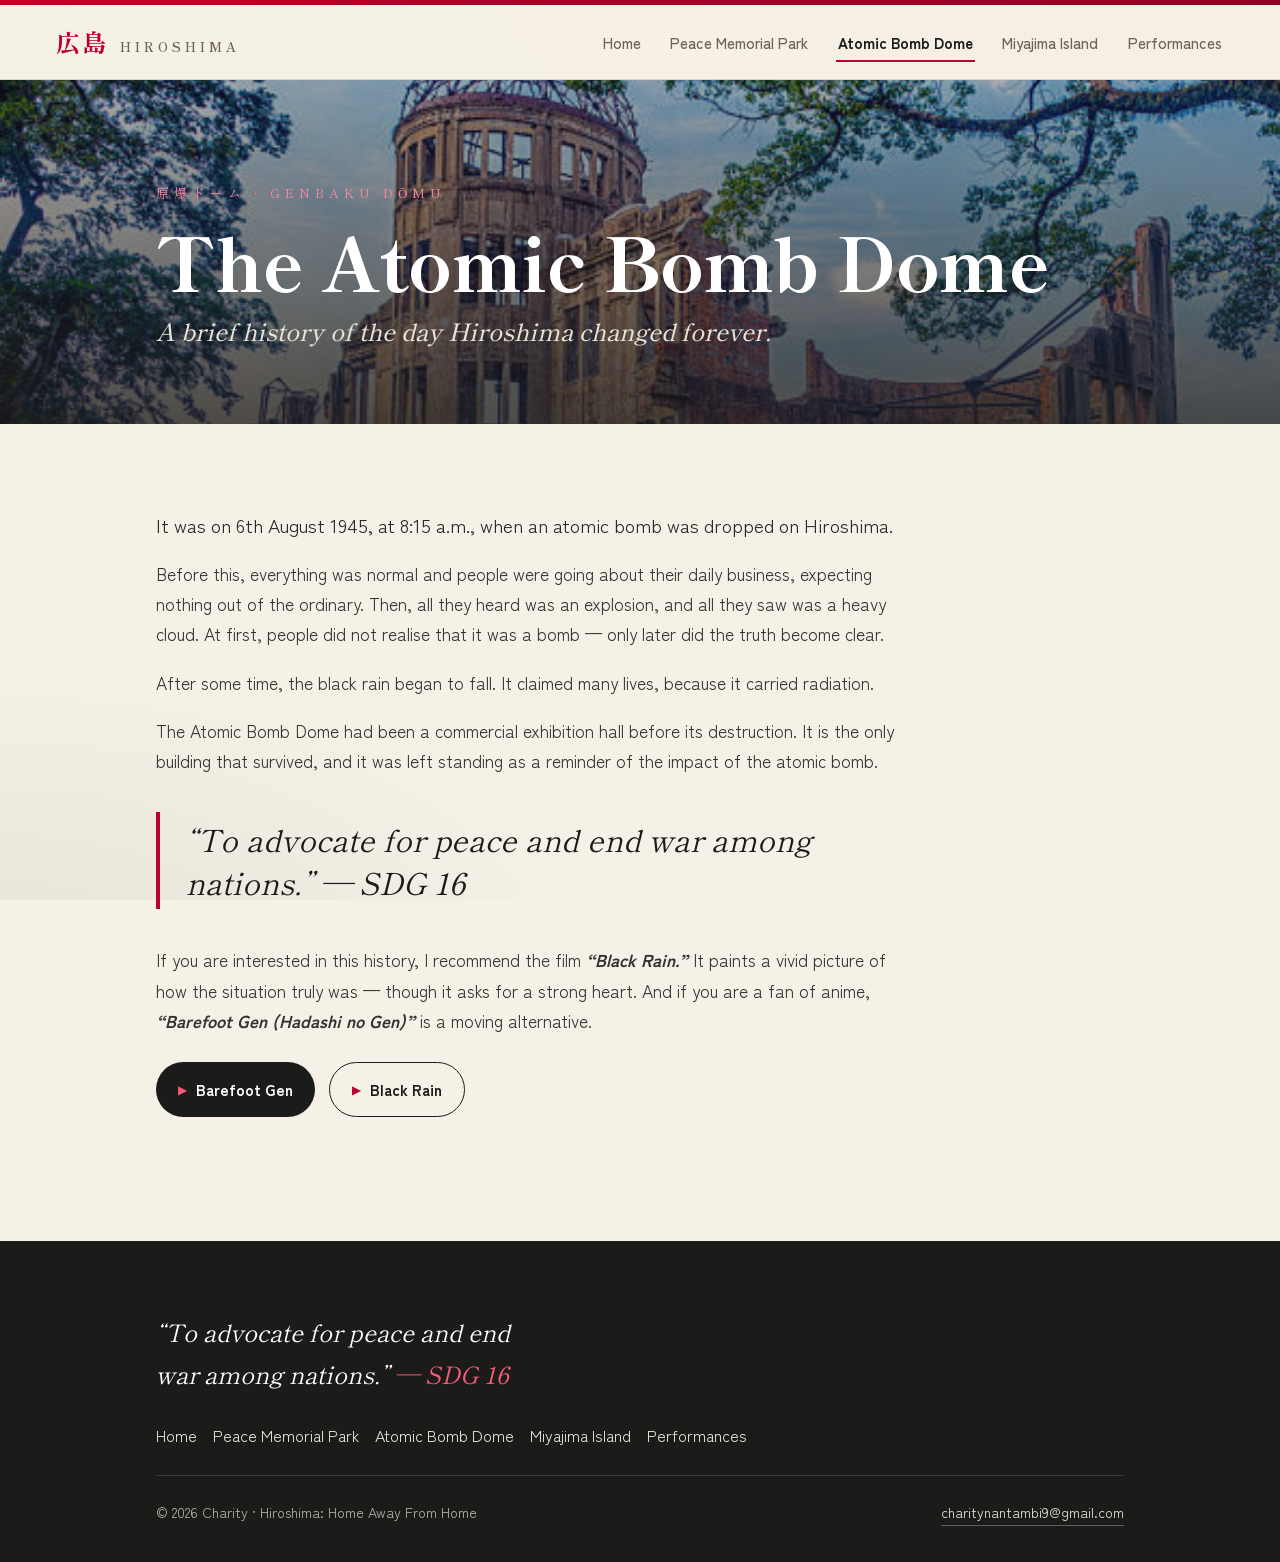
==== atomic_bomb.html @ c1c3b0ca "Add files via upload" ====
<!DOCTYPE html>
<html lang="en">
<head>
    <meta charset="UTF-8">
    <meta name="viewport" content="width=device-width, initial-scale=1.0">
    <meta name="description" content="The Atomic Bomb Dome — a brief history of 6 August 1945 in Hiroshima, the building that survived, and its message of peace (SDG 16).">
    <title>Atomic Bomb Dome — Hiroshima</title>
    <link rel="icon" href="data:image/svg+xml,%3Csvg xmlns='http://www.w3.org/2000/svg' viewBox='0 0 32 32'%3E%3Crect width='32' height='32' fill='%23f6f1e7'/%3E%3Ccircle cx='16' cy='16' r='9' fill='%23bc002d'/%3E%3C/svg%3E">
    <link rel="preconnect" href="https://fonts.googleapis.com">
    <link rel="preconnect" href="https://fonts.gstatic.com" crossorigin>
    <link href="https://fonts.googleapis.com/css2?family=Shippori+Mincho:wght@500;600;700;800&family=Zen+Kaku+Gothic+New:wght@400;500;700&display=swap" rel="stylesheet">
    <link rel="stylesheet" href="style.css">
</head>
<body>
    <div class="topbar"></div>

    <header class="site-header">
        <a class="brand" href="hiroshima.html" aria-label="Hiroshima — home">
            <span class="kanji" lang="ja">広島</span>
            <span class="romaji">Hiroshima</span>
        </a>
        <nav class="nav-links" aria-label="Primary">
            <a href="hiroshima.html">Home</a>
            <a href="peace_park.html">Peace Memorial Park</a>
            <a href="atomic_bomb.html" aria-current="page">Atomic Bomb Dome</a>
            <a href="miyajima.html">Miyajima Island</a>
            <a href="performances.html">Performances</a>
        </nav>
    </header>

    <main>
        <section class="page-hero has-photo" style="--hero-img: url('atomic_bomb.jpg');">
            <div class="wrap">
                <p class="eyebrow reveal d1">原爆ドーム · Genbaku Dōmu</p>
                <h1 class="reveal d1">The Atomic Bomb Dome</h1>
                <p class="kicker reveal d2">A brief history of the day Hiroshima changed forever.</p>
            </div>
        </section>

        <section>
            <div class="wrap">
                <div class="article">
                    <p class="intro">
                        It was on 6th August 1945, at 8:15&nbsp;a.m., when an atomic bomb
                        was dropped on Hiroshima.
                    </p>
                    <p>
                        Before this, everything was normal and people were going about
                        their daily business, expecting nothing out of the ordinary. Then,
                        all they heard was an explosion, and all they saw was a heavy cloud.
                        At first, people did not realise that it was a bomb — only later did
                        the truth become clear.
                    </p>
                    <p>
                        After some time, the black rain began to fall. It claimed many lives,
                        because it carried radiation.
                    </p>
                    <p>
                        The Atomic Bomb Dome had been a commercial exhibition hall before
                        its destruction. It is the only building that survived, and it was
                        left standing as a reminder of the impact of the atomic bomb.
                    </p>
                </div>

                <p class="pullquote">“To advocate for peace and end war among nations.” — SDG&nbsp;16</p>

                <div class="article">
                    <p>
                        If you are interested in this history, I recommend the film
                        <strong><em>“Black Rain.”</em></strong> It paints a vivid picture of
                        how the situation truly was — though it asks for a strong heart. And
                        if you are a fan of anime,
                        <strong><em>“Barefoot Gen (Hadashi no Gen)”</em></strong> is a moving
                        alternative.
                    </p>
                </div>

                <div class="watch-row">
                    <a class="watch" href="https://www.youtube.com/watch?v=pcXPYwKPqK0" target="_blank" rel="noopener">Barefoot Gen</a>
                    <a class="watch alt" href="https://www.youtube.com/watch?v=8D0ipInEpk0" target="_blank" rel="noopener">Black Rain</a>
                </div>
            </div>
        </section>
    </main>

    <footer>
        <div class="wrap">
            <p class="peace">“To advocate for peace and end war among nations.” <span>— SDG 16</span></p>
            <nav class="foot-nav" aria-label="Footer">
                <a href="hiroshima.html">Home</a>
                <a href="peace_park.html">Peace Memorial Park</a>
                <a href="atomic_bomb.html">Atomic Bomb Dome</a>
                <a href="miyajima.html">Miyajima Island</a>
                <a href="performances.html">Performances</a>
            </nav>
            <div class="foot-meta">
                <span>&copy; 2026 Charity · Hiroshima: Home Away From Home</span>
                <a href="mailto:charitynantambi9@gmail.com">charitynantambi9@gmail.com</a>
            </div>
        </div>
    </footer>
</body>
</html>
---- style.css ----
/* ============================================================
   Hiroshima: Home Away From Home — shared stylesheet
   Editorial Japanese aesthetic · washi paper + sumi ink + hinomaru red
   ============================================================ */

:root {
    --ink:        #1b1b1a;   /* sumi ink             */
    --paper:      #f6f1e7;   /* warm washi paper     */
    --paper-2:    #efe7d6;   /* deeper paper         */
    --vermilion:  #bc002d;   /* hinomaru / torii red */
    --vermilion-d:#8f0021;
    --cedar:      #4a5d4e;   /* muted shrine green   */
    --muted:      #6b6358;   /* warm secondary text  */
    --line:       rgba(27, 27, 26, 0.14);
    --shadow:     0 18px 40px -22px rgba(27, 27, 26, 0.45);
    --maxw:       1080px;
    --read:       760px;     /* comfortable reading column */
}

*, *::before, *::after { box-sizing: border-box; }

html { scroll-behavior: smooth; }

body {
    margin: 0;
    font-family: 'Zen Kaku Gothic New', sans-serif;
    color: var(--ink);
    line-height: 1.75;
    background-color: var(--paper);
    background-image:
        radial-gradient(120% 90% at 88% -10%, rgba(188, 0, 45, 0.10), transparent 55%),
        radial-gradient(80% 60% at 0% 110%, rgba(74, 93, 78, 0.10), transparent 60%);
    background-attachment: fixed;
    -webkit-font-smoothing: antialiased;
    text-rendering: optimizeLegibility;
}

a { color: var(--vermilion-d); }

/* ---------- Header / Nav ---------- */
.topbar {
    height: 5px;
    background: linear-gradient(90deg, var(--vermilion) 0%, var(--vermilion-d) 100%);
}

.site-header {
    position: sticky;
    top: 0;
    z-index: 20;
    display: flex;
    align-items: center;
    justify-content: space-between;
    gap: 24px;
    padding: 16px clamp(20px, 5vw, 56px);
    background: rgba(246, 241, 231, 0.86);
    backdrop-filter: blur(10px);
    border-bottom: 1px solid var(--line);
}

.brand { display: flex; align-items: baseline; gap: 12px; text-decoration: none; color: var(--ink); }
.brand .kanji {
    font-family: 'Shippori Mincho', serif;
    font-weight: 800; font-size: 1.5rem; color: var(--vermilion); letter-spacing: 2px;
}
.brand .romaji {
    font-family: 'Shippori Mincho', serif;
    font-weight: 600; letter-spacing: 4px; text-transform: uppercase;
    font-size: 0.82rem; color: var(--muted);
}

.nav-links { display: flex; flex-wrap: wrap; gap: clamp(10px, 2vw, 26px); align-items: center; }
.nav-links a {
    position: relative; text-decoration: none; color: var(--muted);
    font-weight: 500; font-size: 0.95rem; padding: 4px 2px; transition: color 0.25s ease;
}
.nav-links a::after {
    content: ""; position: absolute; left: 0; bottom: -3px;
    width: 100%; height: 2px; background: var(--vermilion);
    transform: scaleX(0); transform-origin: left; transition: transform 0.28s ease;
}
.nav-links a:hover, .nav-links a:focus-visible { color: var(--ink); }
.nav-links a:hover::after, .nav-links a:focus-visible::after { transform: scaleX(1); }
.nav-links a[aria-current="page"] { color: var(--ink); font-weight: 700; }
.nav-links a[aria-current="page"]::after { transform: scaleX(1); }

:focus-visible { outline: 2px solid var(--vermilion); outline-offset: 3px; border-radius: 2px; }

/* ---------- Layout ---------- */
main { display: block; }
.wrap { max-width: var(--maxw); margin: 0 auto; padding: 0 clamp(20px, 5vw, 56px); }

.eyebrow {
    font-family: 'Shippori Mincho', serif;
    font-size: 0.8rem; letter-spacing: 5px; text-transform: uppercase;
    color: var(--vermilion); margin: 0 0 18px;
}

/* ---------- Hero (home) ---------- */
.hero { position: relative; overflow: hidden; padding: clamp(60px, 10vw, 120px) 0 clamp(40px, 7vw, 90px); }
.hero::before {
    content: ""; position: absolute; top: 50%; right: clamp(-160px, -6vw, -60px);
    transform: translateY(-50%); width: clamp(280px, 38vw, 560px); aspect-ratio: 1;
    border-radius: 50%;
    background: radial-gradient(circle at 38% 34%, #d61b46, var(--vermilion) 58%, var(--vermilion-d));
    opacity: 0.12; z-index: 0;
}
.hero .wrap { position: relative; z-index: 1; }
.hero h1 {
    font-family: 'Shippori Mincho', serif; font-weight: 800;
    font-size: clamp(3rem, 11vw, 7.2rem); line-height: 0.96; letter-spacing: -1px;
    margin: 0; color: var(--ink);
}
.hero h1 .accent { color: var(--vermilion); }
.hero .tagline {
    font-family: 'Shippori Mincho', serif; font-style: italic;
    font-size: clamp(1.15rem, 3vw, 1.9rem); color: var(--cedar);
    margin: 10px 0 28px; font-weight: 500;
}
.lead { max-width: 60ch; font-size: clamp(1.05rem, 1.6vw, 1.22rem); color: #34322d; margin: 0; }

/* ---------- Page hero (inner pages, with optional photo) ---------- */
.page-hero {
    position: relative; overflow: hidden;
    padding: clamp(56px, 8vw, 104px) 0 clamp(40px, 6vw, 72px);
    border-bottom: 1px solid var(--line);
}
.page-hero.has-photo { color: #fff; border-bottom: none; }
.page-hero.has-photo::before {
    content: ""; position: absolute; inset: 0; z-index: 0;
    background-image: var(--hero-img);
    background-size: cover; background-position: center;
    transform: scale(1.03); filter: saturate(1.02);
}
.page-hero.has-photo::after {
    content: ""; position: absolute; inset: 0; z-index: 1;
    background: linear-gradient(180deg, rgba(27,27,26,0.35) 0%, rgba(27,27,26,0.78) 100%);
}
.page-hero .wrap { position: relative; z-index: 2; }
.page-hero .eyebrow { color: var(--vermilion); }
.page-hero.has-photo .eyebrow { color: #ff8aa0; }
.page-hero h1 {
    font-family: 'Shippori Mincho', serif; font-weight: 800;
    font-size: clamp(2.4rem, 6.5vw, 4.6rem); line-height: 1.02; letter-spacing: -0.5px; margin: 0;
}
.page-hero.has-photo h1 { color: #fff; }
.page-hero .kicker {
    font-family: 'Shippori Mincho', serif; font-style: italic; font-weight: 500;
    font-size: clamp(1.05rem, 2.4vw, 1.5rem); color: var(--cedar); margin: 12px 0 0;
}
.page-hero.has-photo .kicker { color: #e9e3d6; }

/* ---------- Sections & typography ---------- */
section { padding: clamp(48px, 7vw, 84px) 0; }
.section-divider { border: 0; border-top: 1px solid var(--line); margin: 0; }

h2 {
    font-family: 'Shippori Mincho', serif; font-weight: 700;
    font-size: clamp(1.7rem, 3.6vw, 2.5rem); line-height: 1.15; margin: 0 0 8px; color: var(--ink);
}
h2 .num { font-size: 0.9rem; color: var(--vermilion); letter-spacing: 2px; vertical-align: super; margin-right: 10px; }

h3 { font-family: 'Shippori Mincho', serif; font-size: 1.35rem; color: var(--ink); margin: 0 0 6px; }

.prose { max-width: var(--read); }
.prose p { color: #34322d; }
.prose p, .lead { text-wrap: pretty; }

/* Article-style reading column with a drop-accent first line */
.article { max-width: var(--read); }
.article p { color: #34322d; font-size: 1.08rem; margin: 0 0 18px; }
.article p.intro { font-size: 1.18rem; color: #2a2825; }

/* ---------- Prefecture grid (home) ---------- */
.pref-grid {
    list-style: none; margin: 32px 0 0; padding: 0;
    display: grid; grid-template-columns: repeat(auto-fit, minmax(180px, 1fr));
    gap: 14px; counter-reset: pref;
}
.pref-grid li {
    counter-increment: pref; position: relative; background: #fffdf8;
    border: 1px solid var(--line); border-left: 4px solid var(--cedar);
    border-radius: 4px; padding: 18px 20px 18px 22px; font-weight: 500;
    transition: transform 0.2s ease, box-shadow 0.2s ease, border-color 0.2s ease;
}
.pref-grid li::before {
    content: "0" counter(pref); display: block;
    font-family: 'Shippori Mincho', serif; font-size: 0.8rem; letter-spacing: 1px;
    color: var(--muted); margin-bottom: 4px;
}
.pref-grid li:hover { transform: translateY(-4px); box-shadow: var(--shadow); }
.pref-grid li.is-home { border-left-color: var(--vermilion); background: linear-gradient(180deg, #fff5f6, #fffdf8); }
.pref-grid li.is-home::after {
    content: "You are here"; position: absolute; top: 16px; right: 16px;
    font-size: 0.66rem; letter-spacing: 1px; text-transform: uppercase; color: var(--vermilion); font-weight: 700;
}

/* ---------- Stack list (named sites / features) ---------- */
.stack-list { list-style: none; margin: 28px 0 0; padding: 0; display: grid; gap: 14px; }
.stack-list li {
    background: #fffdf8; border: 1px solid var(--line); border-left: 4px solid var(--cedar);
    border-radius: 4px; padding: 18px 22px;
    transition: transform 0.2s ease, box-shadow 0.2s ease, border-color 0.2s ease;
}
.stack-list li:hover { transform: translateX(5px); box-shadow: var(--shadow); border-left-color: var(--vermilion); }
.stack-list li strong { display: block; font-family: 'Shippori Mincho', serif; font-size: 1.1rem; margin-bottom: 2px; color: var(--ink); }
.stack-list li span { color: #34322d; }

/* Ordered, numbered feature list (miyajima) */
ol.num-list { counter-reset: item; list-style: none; margin: 28px 0 0; padding: 0; display: grid; gap: 12px; }
ol.num-list li {
    counter-increment: item; position: relative; padding: 16px 20px 16px 64px;
    background: #fffdf8; border: 1px solid var(--line); border-radius: 6px; color: #34322d;
}
ol.num-list li::before {
    content: counter(item, decimal-leading-zero);
    position: absolute; left: 18px; top: 16px;
    font-family: 'Shippori Mincho', serif; font-weight: 700; color: var(--vermilion); font-size: 1.1rem;
}
ol.num-list li strong { color: var(--ink); }

/* ---------- Figures & images ---------- */
figure.map, figure.feature { margin: 40px 0 0; text-align: center; }
figure.map img, figure.feature img {
    max-width: 100%; height: auto; border-radius: 8px; border: 1px solid var(--line);
    box-shadow: var(--shadow); background: #fffdf8;
}
figure.feature.cover img { width: 100%; max-height: 460px; object-fit: cover; }
figcaption { margin-top: 14px; font-size: 0.9rem; color: var(--muted); font-style: italic; }

/* ---------- Gallery (miyajima) ---------- */
.gallery {
    display: grid; grid-template-columns: repeat(auto-fit, minmax(220px, 1fr));
    gap: 18px; margin-top: 34px;
}
.gallery-item {
    background: #fffdf8; border: 1px solid var(--line); border-radius: 8px;
    overflow: hidden; transition: transform 0.2s ease, box-shadow 0.2s ease; display: flex; flex-direction: column;
}
.gallery-item a { display: block; overflow: hidden; }
.gallery-item img { width: 100%; height: 200px; object-fit: cover; display: block; transition: transform 0.4s ease; }
.gallery-item:hover { transform: translateY(-4px); box-shadow: var(--shadow); }
.gallery-item:hover img { transform: scale(1.06); }
.gallery-item .desc {
    padding: 14px 16px; text-align: center; font-family: 'Shippori Mincho', serif;
    font-weight: 600; color: var(--ink);
}

/* ---------- Hub cards / link cards ---------- */
.cards { display: grid; grid-template-columns: repeat(auto-fit, minmax(240px, 1fr)); gap: 18px; margin-top: 34px; }
.card {
    display: flex; flex-direction: column; text-decoration: none; color: inherit;
    background: #fffdf8; border: 1px solid var(--line); border-radius: 8px; padding: 26px 24px;
    transition: transform 0.2s ease, box-shadow 0.2s ease, border-color 0.2s ease;
}
.card .card-jp { font-family: 'Shippori Mincho', serif; color: var(--vermilion); font-weight: 700; font-size: 1.05rem; letter-spacing: 2px; }
.card h3 { font-size: 1.3rem; margin: 6px 0 8px; }
.card p { margin: 0 0 18px; color: var(--muted); font-size: 0.96rem; }
.card .go { margin-top: auto; font-weight: 700; font-size: 0.9rem; color: var(--vermilion-d); letter-spacing: 0.5px; }
.card .go::after { content: " →"; transition: margin-left 0.2s ease; }
.card:hover { transform: translateY(-5px); box-shadow: var(--shadow); border-color: var(--vermilion); }
.card:hover .go::after { margin-left: 6px; }

/* ---------- Watch / link buttons (atomic bomb) ---------- */
.watch-row { display: flex; flex-wrap: wrap; gap: 14px; margin-top: 26px; }
.watch {
    display: inline-flex; align-items: center; gap: 10px; text-decoration: none;
    background: var(--ink); color: #fff; padding: 13px 22px; border-radius: 40px;
    font-weight: 600; font-size: 0.96rem; transition: background 0.25s ease, transform 0.2s ease;
}
.watch::before { content: "▶"; font-size: 0.7rem; color: #ff5a78; }
.watch:hover { background: var(--vermilion-d); transform: translateY(-2px); }
.watch.alt { background: transparent; color: var(--ink); border: 1.5px solid var(--ink); }
.watch.alt::before { color: var(--vermilion); }
.watch.alt:hover { background: var(--ink); color: #fff; }

/* Pull-quote */
.pullquote {
    font-family: 'Shippori Mincho', serif; font-style: italic;
    font-size: clamp(1.3rem, 3vw, 1.9rem); line-height: 1.4; color: var(--ink);
    border-left: 4px solid var(--vermilion); padding: 6px 0 6px 26px; margin: 36px 0; max-width: var(--read);
}

/* ---------- Footer ---------- */
footer { background: var(--ink); color: #e9e3d6; padding: clamp(44px, 6vw, 70px) 0 36px; margin-top: 40px; }
footer .wrap { display: grid; gap: 26px; }
footer .peace {
    font-family: 'Shippori Mincho', serif; font-style: italic;
    font-size: clamp(1.1rem, 2.4vw, 1.5rem); color: #fff; margin: 0; max-width: 32ch;
}
footer .peace span { color: #ff5a78; }
.foot-meta {
    display: flex; flex-wrap: wrap; justify-content: space-between; gap: 14px; align-items: center;
    border-top: 1px solid rgba(255,255,255,0.14); padding-top: 24px; font-size: 0.88rem; color: #b9b2a4;
}
.foot-nav { display: flex; flex-wrap: wrap; gap: 16px; }
.foot-meta a, .foot-nav a { color: #e9e3d6; text-decoration: none; }
.foot-meta a { border-bottom: 1px solid rgba(255,255,255,0.3); }
.foot-nav a:hover, .foot-meta a:hover { color: #fff; }

/* ---------- Entrance motion ---------- */
@media (prefers-reduced-motion: no-preference) {
    .reveal { opacity: 0; transform: translateY(22px); animation: rise 0.8s cubic-bezier(0.2, 0.7, 0.2, 1) forwards; }
    .d1 { animation-delay: 0.05s; }
    .d2 { animation-delay: 0.18s; }
    .d3 { animation-delay: 0.31s; }
    .d4 { animation-delay: 0.44s; }
    @keyframes rise { to { opacity: 1; transform: translateY(0); } }
}

@media (max-width: 560px) {
    .site-header { flex-direction: column; align-items: flex-start; gap: 12px; }
    .pref-grid li.is-home::after { position: static; display: block; margin-top: 6px; }
    .gallery-item img { height: 170px; }
}
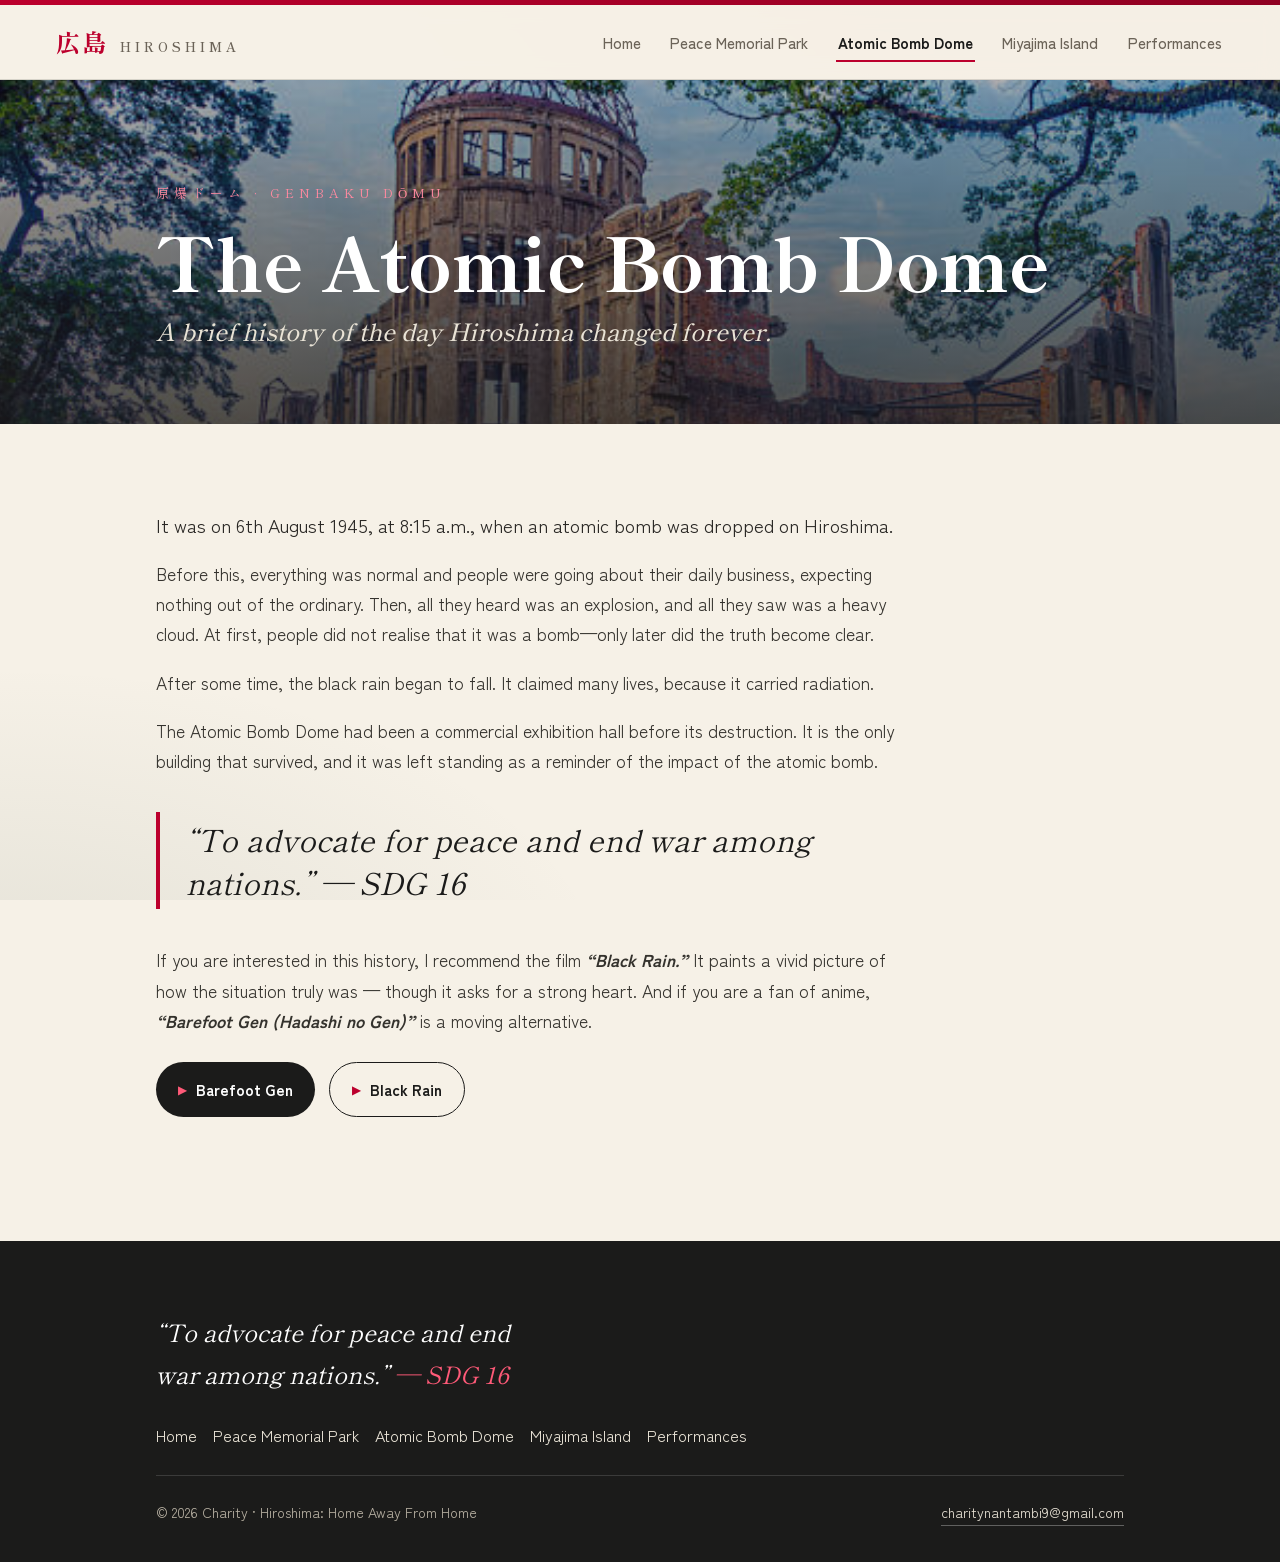
==== commit 03f70778: "Update atomic_bomb.html" ====
--- a/atomic_bomb.html
+++ b/atomic_bomb.html
@@ -48,7 +48,7 @@
                         Before this, everything was normal and people were going about
                         their daily business, expecting nothing out of the ordinary. Then,
                         all they heard was an explosion, and all they saw was a heavy cloud.
-                        At first, people did not realise that it was a bomb — only later did
+                        At first, people did not realise that it was a bomb&mdash;only later did
                         the truth become clear.
                     </p>
                     <p>
--- a/style.css
+++ b/style.css
@@ -1,20 +1,15 @@
-/* ============================================================
-   Hiroshima: Home Away From Home — shared stylesheet
-   Editorial Japanese aesthetic · washi paper + sumi ink + hinomaru red
-   ============================================================ */
-
 :root {
-    --ink:        #1b1b1a;   /* sumi ink             */
-    --paper:      #f6f1e7;   /* warm washi paper     */
-    --paper-2:    #efe7d6;   /* deeper paper         */
-    --vermilion:  #bc002d;   /* hinomaru / torii red */
+    --ink:        #1b1b1a;   
+    --paper:      #f6f1e7;   
+    --paper-2:    #efe7d6;   
+    --vermilion:  #bc002d;   
     --vermilion-d:#8f0021;
-    --cedar:      #4a5d4e;   /* muted shrine green   */
-    --muted:      #6b6358;   /* warm secondary text  */
+    --cedar:      #4a5d4e;   
+    --muted:      #6b6358;  
     --line:       rgba(27, 27, 26, 0.14);
     --shadow:     0 18px 40px -22px rgba(27, 27, 26, 0.45);
     --maxw:       1080px;
-    --read:       760px;     /* comfortable reading column */
+    --read:       760px;     
 }
 
 *, *::before, *::after { box-sizing: border-box; }
@@ -37,7 +32,6 @@
 
 a { color: var(--vermilion-d); }
 
-/* ---------- Header / Nav ---------- */
 .topbar {
     height: 5px;
     background: linear-gradient(90deg, var(--vermilion) 0%, var(--vermilion-d) 100%);
@@ -85,7 +79,6 @@
 
 :focus-visible { outline: 2px solid var(--vermilion); outline-offset: 3px; border-radius: 2px; }
 
-/* ---------- Layout ---------- */
 main { display: block; }
 .wrap { max-width: var(--maxw); margin: 0 auto; padding: 0 clamp(20px, 5vw, 56px); }
 
@@ -95,7 +88,6 @@
     color: var(--vermilion); margin: 0 0 18px;
 }
 
-/* ---------- Hero (home) ---------- */
 .hero { position: relative; overflow: hidden; padding: clamp(60px, 10vw, 120px) 0 clamp(40px, 7vw, 90px); }
 .hero::before {
     content: ""; position: absolute; top: 50%; right: clamp(-160px, -6vw, -60px);
@@ -118,7 +110,6 @@
 }
 .lead { max-width: 60ch; font-size: clamp(1.05rem, 1.6vw, 1.22rem); color: #34322d; margin: 0; }
 
-/* ---------- Page hero (inner pages, with optional photo) ---------- */
 .page-hero {
     position: relative; overflow: hidden;
     padding: clamp(56px, 8vw, 104px) 0 clamp(40px, 6vw, 72px);
@@ -149,7 +140,6 @@
 }
 .page-hero.has-photo .kicker { color: #e9e3d6; }
 
-/* ---------- Sections & typography ---------- */
 section { padding: clamp(48px, 7vw, 84px) 0; }
 .section-divider { border: 0; border-top: 1px solid var(--line); margin: 0; }
 
@@ -165,12 +155,10 @@
 .prose p { color: #34322d; }
 .prose p, .lead { text-wrap: pretty; }
 
-/* Article-style reading column with a drop-accent first line */
 .article { max-width: var(--read); }
 .article p { color: #34322d; font-size: 1.08rem; margin: 0 0 18px; }
 .article p.intro { font-size: 1.18rem; color: #2a2825; }
 
-/* ---------- Prefecture grid (home) ---------- */
 .pref-grid {
     list-style: none; margin: 32px 0 0; padding: 0;
     display: grid; grid-template-columns: repeat(auto-fit, minmax(180px, 1fr));
@@ -194,7 +182,6 @@
     font-size: 0.66rem; letter-spacing: 1px; text-transform: uppercase; color: var(--vermilion); font-weight: 700;
 }
 
-/* ---------- Stack list (named sites / features) ---------- */
 .stack-list { list-style: none; margin: 28px 0 0; padding: 0; display: grid; gap: 14px; }
 .stack-list li {
     background: #fffdf8; border: 1px solid var(--line); border-left: 4px solid var(--cedar);
@@ -205,7 +192,6 @@
 .stack-list li strong { display: block; font-family: 'Shippori Mincho', serif; font-size: 1.1rem; margin-bottom: 2px; color: var(--ink); }
 .stack-list li span { color: #34322d; }
 
-/* Ordered, numbered feature list (miyajima) */
 ol.num-list { counter-reset: item; list-style: none; margin: 28px 0 0; padding: 0; display: grid; gap: 12px; }
 ol.num-list li {
     counter-increment: item; position: relative; padding: 16px 20px 16px 64px;
@@ -218,7 +204,6 @@
 }
 ol.num-list li strong { color: var(--ink); }
 
-/* ---------- Figures & images ---------- */
 figure.map, figure.feature { margin: 40px 0 0; text-align: center; }
 figure.map img, figure.feature img {
     max-width: 100%; height: auto; border-radius: 8px; border: 1px solid var(--line);
@@ -227,7 +212,6 @@
 figure.feature.cover img { width: 100%; max-height: 460px; object-fit: cover; }
 figcaption { margin-top: 14px; font-size: 0.9rem; color: var(--muted); font-style: italic; }
 
-/* ---------- Gallery (miyajima) ---------- */
 .gallery {
     display: grid; grid-template-columns: repeat(auto-fit, minmax(220px, 1fr));
     gap: 18px; margin-top: 34px;
@@ -245,7 +229,6 @@
     font-weight: 600; color: var(--ink);
 }
 
-/* ---------- Hub cards / link cards ---------- */
 .cards { display: grid; grid-template-columns: repeat(auto-fit, minmax(240px, 1fr)); gap: 18px; margin-top: 34px; }
 .card {
     display: flex; flex-direction: column; text-decoration: none; color: inherit;
@@ -260,7 +243,6 @@
 .card:hover { transform: translateY(-5px); box-shadow: var(--shadow); border-color: var(--vermilion); }
 .card:hover .go::after { margin-left: 6px; }
 
-/* ---------- Watch / link buttons (atomic bomb) ---------- */
 .watch-row { display: flex; flex-wrap: wrap; gap: 14px; margin-top: 26px; }
 .watch {
     display: inline-flex; align-items: center; gap: 10px; text-decoration: none;
@@ -273,14 +255,12 @@
 .watch.alt::before { color: var(--vermilion); }
 .watch.alt:hover { background: var(--ink); color: #fff; }
 
-/* Pull-quote */
 .pullquote {
     font-family: 'Shippori Mincho', serif; font-style: italic;
     font-size: clamp(1.3rem, 3vw, 1.9rem); line-height: 1.4; color: var(--ink);
     border-left: 4px solid var(--vermilion); padding: 6px 0 6px 26px; margin: 36px 0; max-width: var(--read);
 }
 
-/* ---------- Footer ---------- */
 footer { background: var(--ink); color: #e9e3d6; padding: clamp(44px, 6vw, 70px) 0 36px; margin-top: 40px; }
 footer .wrap { display: grid; gap: 26px; }
 footer .peace {
@@ -297,7 +277,6 @@
 .foot-meta a { border-bottom: 1px solid rgba(255,255,255,0.3); }
 .foot-nav a:hover, .foot-meta a:hover { color: #fff; }
 
-/* ---------- Entrance motion ---------- */
 @media (prefers-reduced-motion: no-preference) {
     .reveal { opacity: 0; transform: translateY(22px); animation: rise 0.8s cubic-bezier(0.2, 0.7, 0.2, 1) forwards; }
     .d1 { animation-delay: 0.05s; }
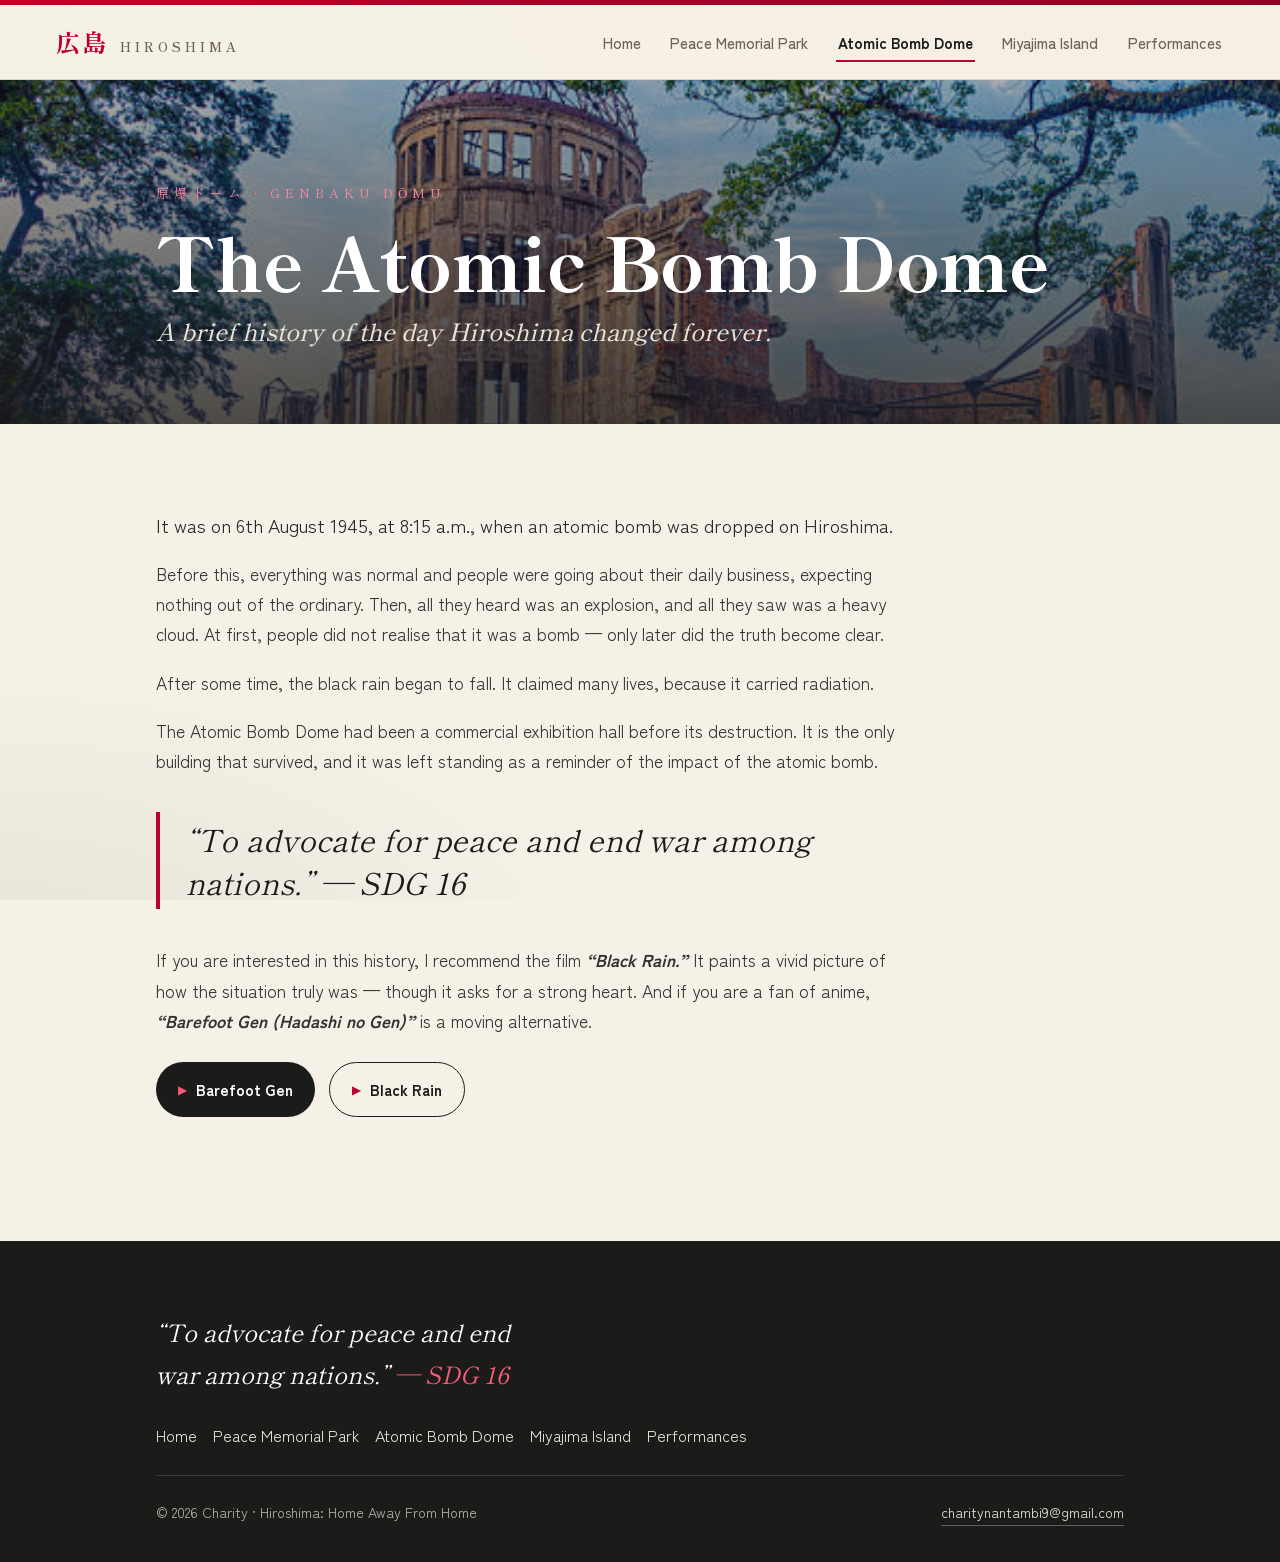
==== commit f340e99d: "Update HTML for consistency in punctuation" ====
--- a/atomic_bomb.html
+++ b/atomic_bomb.html
@@ -3,7 +3,7 @@
 <head>
     <meta charset="UTF-8">
     <meta name="viewport" content="width=device-width, initial-scale=1.0">
-    <meta name="description" content="The Atomic Bomb Dome — a brief history of 6 August 1945 in Hiroshima, the building that survived, and its message of peace (SDG 16).">
+    <meta name="description" content="The Atomic Bomb Dome &mdash; a brief history of 6 August 1945 in Hiroshima, the building that survived, and its message of peace (SDG 16).">
     <title>Atomic Bomb Dome — Hiroshima</title>
     <link rel="icon" href="data:image/svg+xml,%3Csvg xmlns='http://www.w3.org/2000/svg' viewBox='0 0 32 32'%3E%3Crect width='32' height='32' fill='%23f6f1e7'/%3E%3Ccircle cx='16' cy='16' r='9' fill='%23bc002d'/%3E%3C/svg%3E">
     <link rel="preconnect" href="https://fonts.googleapis.com">
@@ -15,7 +15,7 @@
     <div class="topbar"></div>
 
     <header class="site-header">
-        <a class="brand" href="hiroshima.html" aria-label="Hiroshima — home">
+        <a class="brand" href="hiroshima.html" aria-label="Hiroshima &mdash; home">
             <span class="kanji" lang="ja">広島</span>
             <span class="romaji">Hiroshima</span>
         </a>
@@ -48,7 +48,7 @@
                         Before this, everything was normal and people were going about
                         their daily business, expecting nothing out of the ordinary. Then,
                         all they heard was an explosion, and all they saw was a heavy cloud.
-                        At first, people did not realise that it was a bomb&mdash;only later did
+                        At first, people did not realise that it was a bomb &mdash; only later did
                         the truth become clear.
                     </p>
                     <p>
@@ -62,7 +62,7 @@
                     </p>
                 </div>
 
-                <p class="pullquote">“To advocate for peace and end war among nations.” — SDG&nbsp;16</p>
+                <p class="pullquote">“To advocate for peace and end war among nations.” &mdash; SDG&nbsp;16</p>
 
                 <div class="article">
                     <p>
@@ -85,9 +85,9 @@
 
     <footer>
         <div class="wrap">
-            <p class="peace">“To advocate for peace and end war among nations.” <span>— SDG 16</span></p>
+            <p class="peace">“To advocate for peace and end war among nations.” <span>&mdash; SDG 16</span></p>
             <nav class="foot-nav" aria-label="Footer">
-                <a href="hiroshima.html">Home</a>
+                <a href="index.html">Home</a>
                 <a href="peace_park.html">Peace Memorial Park</a>
                 <a href="atomic_bomb.html">Atomic Bomb Dome</a>
                 <a href="miyajima.html">Miyajima Island</a>
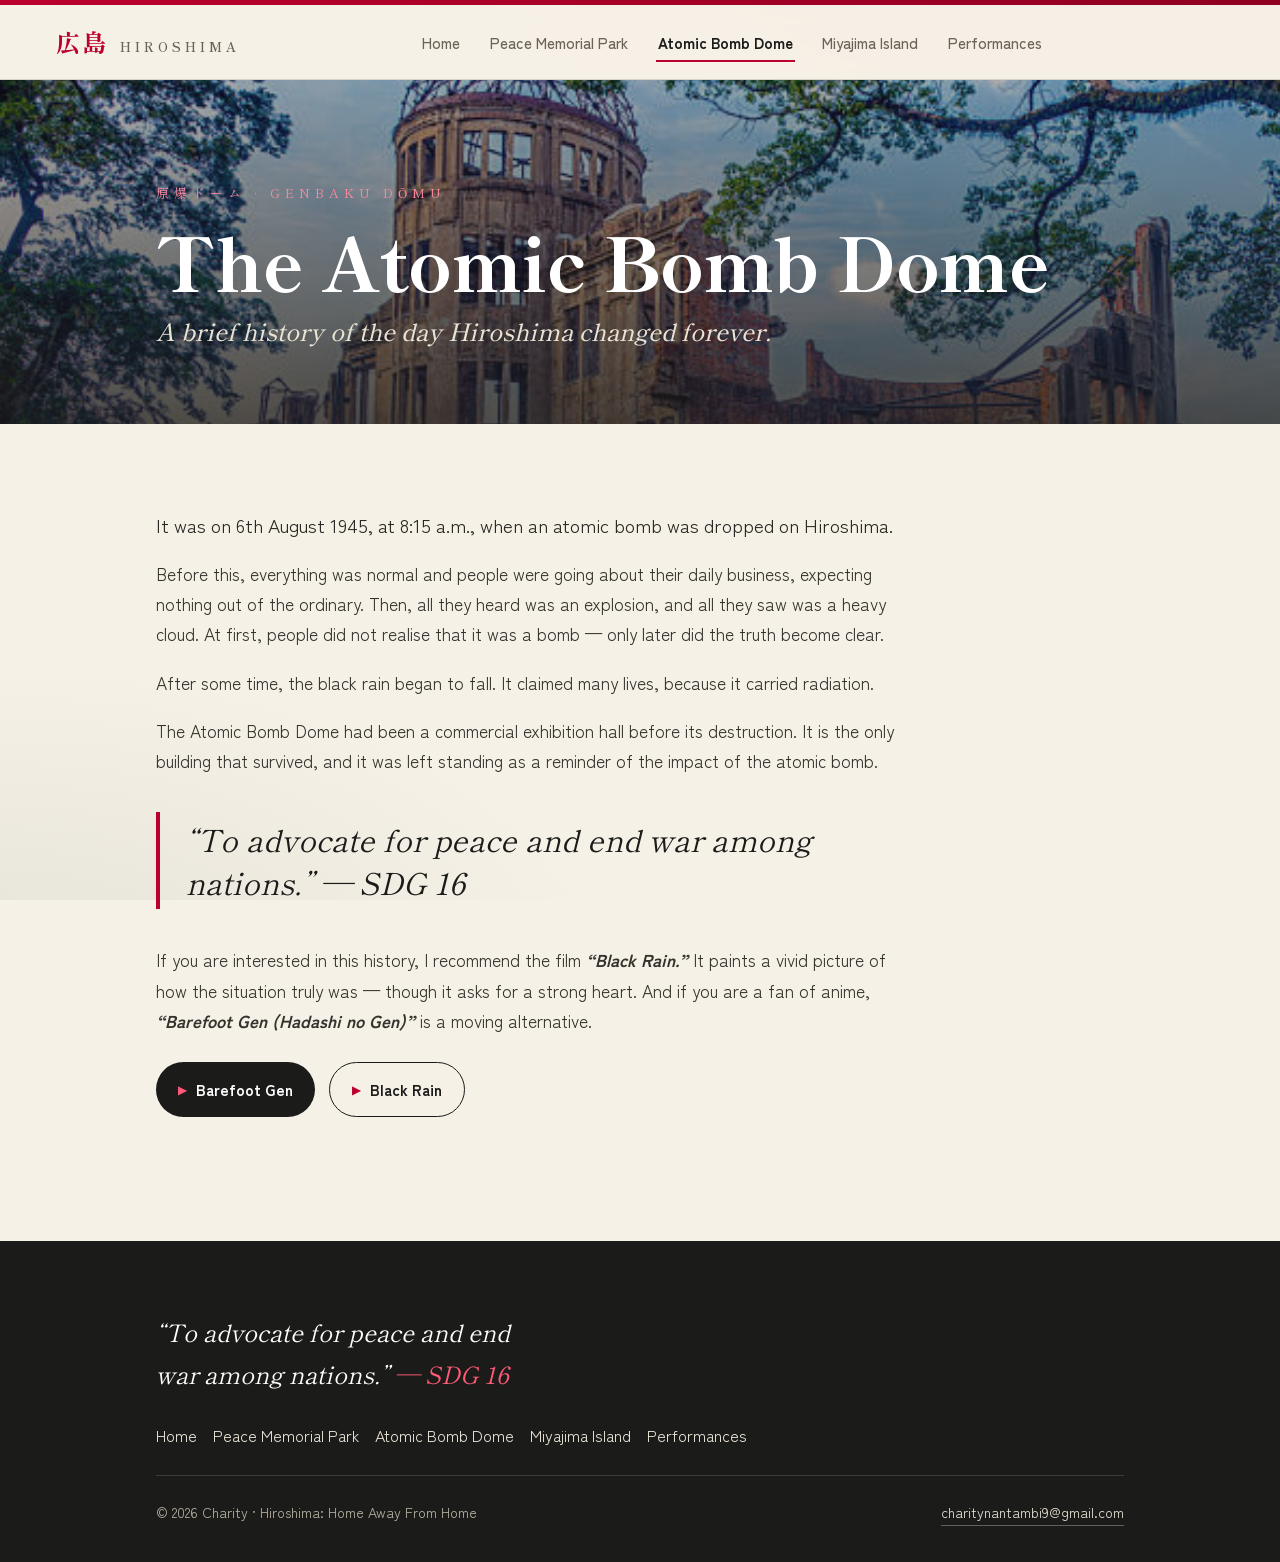
==== commit 86034248: "Update atomic_bomb.html" ====
--- a/atomic_bomb.html
+++ b/atomic_bomb.html
@@ -20,12 +20,13 @@
             <span class="romaji">Hiroshima</span>
         </a>
         <nav class="nav-links" aria-label="Primary">
-            <a href="hiroshima.html">Home</a>
+            <a href="index.html">Home</a>
             <a href="peace_park.html">Peace Memorial Park</a>
             <a href="atomic_bomb.html" aria-current="page">Atomic Bomb Dome</a>
             <a href="miyajima.html">Miyajima Island</a>
             <a href="performances.html">Performances</a>
         </nav>
+        <div id="translator-widget"></div>
     </header>
 
     <main>
